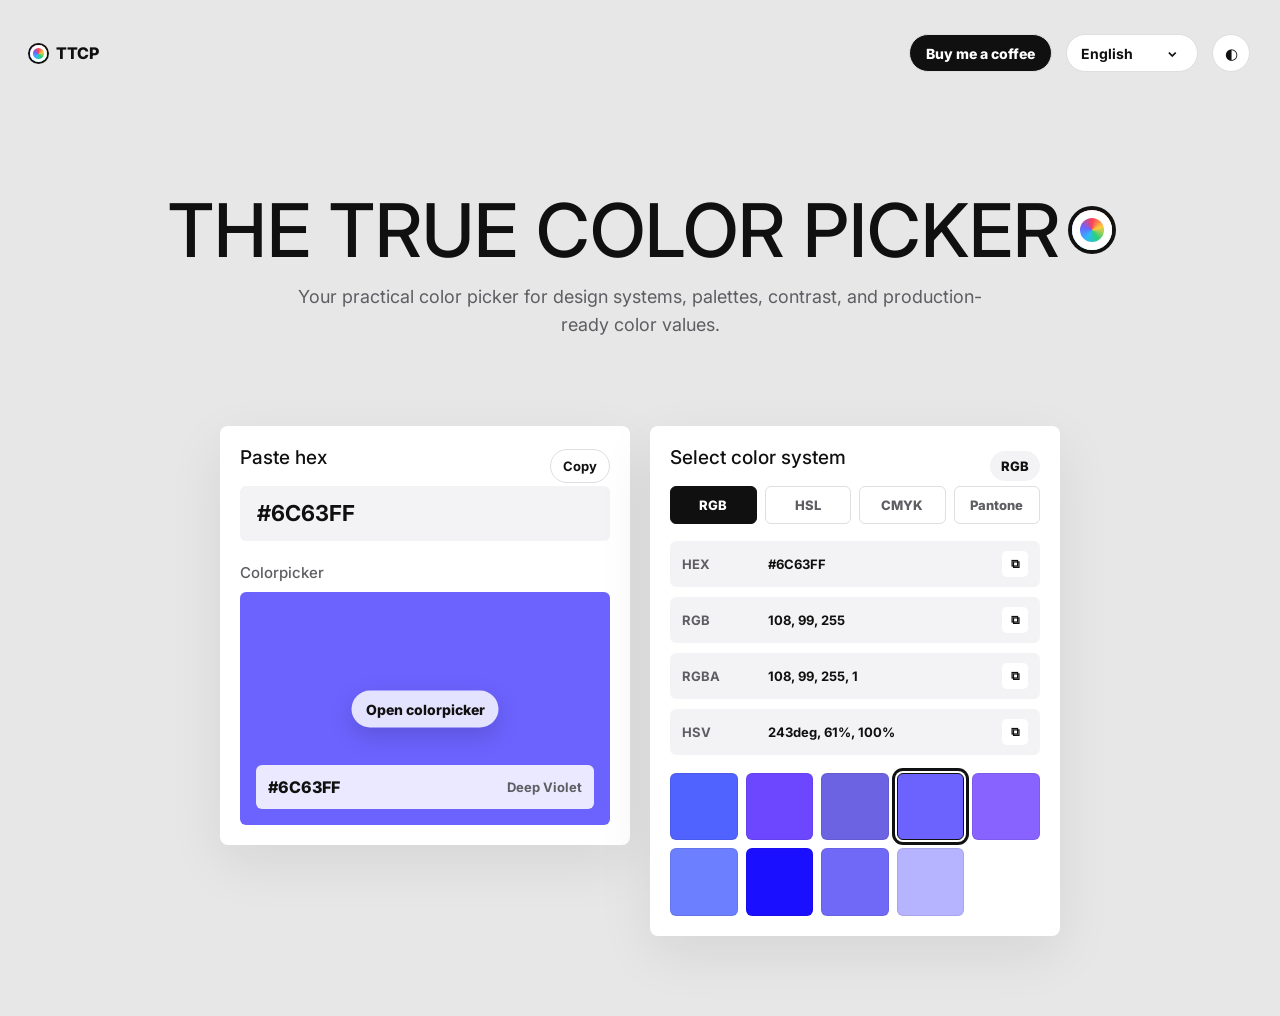
==== index.html @ fce8b9e2 "Add site favicon" ====
<!doctype html>
<html lang="en">
  <head>
    <meta charset="UTF-8" />
    <meta name="viewport" content="width=device-width, initial-scale=1.0" />
    <title>The True Color Picker</title>
    <meta name="description" content="A practical color picker for designers to convert HEX, RGB, HSL and CMYK, find Pantone-like matches, and generate related color shades." />
    <meta name="robots" content="index, follow" />
    <link rel="canonical" href="https://thetruecolorpicker.com/" />
    <meta property="og:title" content="The True Color Picker" />
    <meta property="og:description" content="Convert HEX, RGB, HSL and CMYK, find Pantone-like matches, and generate related color shades for design projects." />
    <meta property="og:type" content="website" />
    <meta property="og:url" content="https://thetruecolorpicker.com/" />
    <meta property="og:site_name" content="The True Color Picker" />
    <meta name="twitter:card" content="summary" />
    <meta name="twitter:title" content="The True Color Picker" />
    <meta name="twitter:description" content="A practical color picker for designers with HEX, RGB, HSL, CMYK and Pantone-like color tools." />
    <link rel="icon" type="image/svg+xml" href="/favicon.svg" />
    <link rel="preconnect" href="https://fonts.googleapis.com" />
    <link rel="preconnect" href="https://fonts.gstatic.com" crossorigin />
    <link href="https://fonts.googleapis.com/css2?family=Inter:wght@400;500;600;700;800&display=swap" rel="stylesheet" />
    <link rel="stylesheet" href="styles.css" />
  </head>
  <body>
    <header class="topbar" aria-label="Main navigation">
      <a class="brand-mini" href="#picker" aria-label="The True Color Picker">
        <span class="brand-dot"></span>
        TTCP
      </a>
      <nav class="nav-actions">
        <a class="coffee-button" href="https://buymeacoffee.com/darlan_sz" target="_blank" rel="noopener noreferrer" data-i18n="buyCoffee">Buy me a coffee</a>
        <label class="language-menu">
          <span class="sr-only" data-i18n="chooseLanguage">Choose language</span>
          <select id="languageSelect" aria-label="Choose language">
            <option value="en">English</option>
            <option value="pt">Português</option>
            <option value="es">Español</option>
          </select>
        </label>
        <button class="icon-button" id="themeToggle" type="button" aria-label="Dark theme" title="Dark theme">
          <span aria-hidden="true">◐</span>
        </button>
      </nav>
    </header>

    <main>
      <section class="hero" id="picker">
        <h1>The True Color Picker</h1>
        <p data-i18n="heroText">Your practical color picker for design systems, palettes, contrast, and production-ready color values.</p>
      </section>

      <section class="workspace" aria-label="Color picker workspace">
        <article class="panel input-panel">
          <div class="panel-heading">
            <h2 data-i18n="pasteHex">Paste hex</h2>
            <button class="copy-button" data-copy-target="hexValue" data-i18n="copy" type="button">Copy</button>
          </div>
          <label class="hex-field">
            <span class="sr-only">Hex color</span>
            <input id="hexInput" type="text" value="#6C63FF" maxlength="7" spellcheck="false" />
          </label>

          <h3 data-i18n="colorpicker">Colorpicker</h3>
          <div class="color-stage">
            <input id="colorInput" type="color" value="#6c63ff" aria-label="Choose color" />
            <div class="selected-color" id="selectedColor"></div>
            <div class="picker-message" data-i18n="openColorpicker" aria-hidden="true">Open colorpicker</div>
            <div class="color-readout">
              <span id="hexValue">#6C63FF</span>
              <strong id="colorName">Electric Iris</strong>
            </div>
          </div>
        </article>

        <article class="panel values-panel">
          <div class="panel-heading">
            <h2 data-i18n="selectColorSystem">Select color system</h2>
            <span class="pill" id="activeSystem">RGB</span>
          </div>
          <div class="system-tabs" role="tablist" aria-label="Color systems">
            <button class="tab active" data-system="rgb" type="button">RGB</button>
            <button class="tab" data-system="hsl" type="button">HSL</button>
            <button class="tab" data-system="cmyk" type="button">CMYK</button>
            <button class="tab" data-system="pantone" type="button">Pantone</button>
          </div>
          <div class="value-list" id="valueList" aria-live="polite"></div>
          <div class="swatch-grid" id="relatedGrid" aria-label="Related shades"></div>
        </article>
      </section>
    </main>

    <script src="script.js"></script>
  </body>
</html>
---- styles.css ----
:root {
  --page: #e7e7e7;
  --panel: #ffffff;
  --ink: #101010;
  --muted: #5d5d62;
  --line: #dedee3;
  --soft: #f3f3f5;
  --accent: #6c63ff;
  --radius: 8px;
  --shadow: 0 18px 55px rgba(18, 18, 20, 0.08);
}

body.dark-theme {
  --page: #121214;
  --panel: #1d1d21;
  --ink: #f4f4f5;
  --muted: #b2b2bb;
  --line: #35353c;
  --soft: #29292f;
  --shadow: 0 18px 55px rgba(0, 0, 0, 0.26);
}

* {
  box-sizing: border-box;
}

html {
  scroll-behavior: smooth;
}

body {
  margin: 0;
  min-height: 100vh;
  background: var(--page);
  color: var(--ink);
  font-family: Inter, Arial, Helvetica, sans-serif;
}

button,
input,
select {
  font: inherit;
}

button {
  cursor: pointer;
}

.sr-only {
  position: absolute;
  width: 1px;
  height: 1px;
  padding: 0;
  margin: -1px;
  overflow: hidden;
  clip: rect(0, 0, 0, 0);
  white-space: nowrap;
  border: 0;
}

.topbar {
  display: flex;
  align-items: center;
  justify-content: space-between;
  width: min(1220px, calc(100% - 40px));
  margin: 0 auto;
  padding: 34px 0 18px;
}

.brand-mini,
.nav-actions a {
  color: var(--ink);
  text-decoration: none;
}

.brand-mini {
  display: inline-flex;
  align-items: center;
  gap: 9px;
  font-weight: 800;
  letter-spacing: 0;
}

.brand-dot {
  width: 17px;
  height: 17px;
  border-radius: 50%;
  background: conic-gradient(#ff4057, #ffcc3d, #28d17c, #2fb6ff, #6c63ff, #ff4057);
  box-shadow: inset 0 0 0 3px #fff, 0 0 0 2px #111;
}

.nav-actions {
  display: flex;
  align-items: center;
  gap: 14px;
  font-size: 15px;
  font-weight: 500;
}

.nav-actions .coffee-button {
  display: inline-flex;
  align-items: center;
  justify-content: center;
  min-height: 38px;
  padding: 0 16px;
  border: 1px solid var(--line);
  border-radius: 999px;
  background: var(--ink);
  color: var(--panel);
  font-size: 14px;
  font-weight: 800;
  text-decoration: none;
  white-space: nowrap;
}

.language-menu select {
  appearance: none;
  min-height: 38px;
  padding: 0 44px 0 14px;
  border: 1px solid var(--line);
  border-radius: 999px;
  background: var(--panel);
  color: var(--ink);
  font-size: 14px;
  font-weight: 700;
  outline: none;
}

.language-menu {
  position: relative;
}

.language-menu::after {
  content: "⌄";
  position: absolute;
  top: 50%;
  right: 20px;
  transform: translateY(-56%);
  color: var(--ink);
  font-size: 13px;
  font-weight: 800;
  pointer-events: none;
}

.language-menu select:focus {
  border-color: var(--ink);
  box-shadow: 0 0 0 3px rgba(0, 0, 0, 0.08);
}

.icon-button,
.copy-button,
.tab {
  border: 1px solid var(--line);
  background: var(--panel);
  color: var(--ink);
}

.icon-button {
  display: grid;
  width: 38px;
  height: 38px;
  place-items: center;
  border-radius: 999px;
}

.hero {
  display: grid;
  justify-items: center;
  gap: 16px;
  width: min(1220px, calc(100% - 40px));
  margin: 104px auto 86px;
  text-align: center;
}

.hero h1 {
  display: inline-flex;
  align-items: center;
  justify-content: center;
  gap: 12px;
  margin: 0;
  font-size: clamp(42px, 6vw, 74px);
  line-height: 0.98;
  font-weight: 500;
  text-transform: uppercase;
}

.hero h1::after {
  content: "";
  width: 40px;
  height: 40px;
  border-radius: 50%;
  background: conic-gradient(#ff4057, #ffcc3d, #28d17c, #2fb6ff, #6c63ff, #ff4057);
  box-shadow: inset 0 0 0 8px #fff, 0 0 0 4px #111;
}

.hero p {
  max-width: 720px;
  margin: 0;
  color: var(--muted);
  font-size: 18px;
  line-height: 1.6;
}

.workspace {
  display: grid;
  grid-template-columns: repeat(2, minmax(0, 1fr));
  gap: 20px;
  width: min(840px, calc(100% - 40px));
  margin: 0 auto 80px;
  align-items: start;
}

.seo-copy {
  width: min(840px, calc(100% - 40px));
  margin: -40px auto 80px;
  color: var(--muted);
  font-size: 15px;
  line-height: 1.7;
}

.seo-copy h2 {
  color: var(--ink);
  margin-bottom: 8px;
}

.seo-copy p {
  margin: 0 0 14px;
}

.panel {
  min-width: 0;
  height: fit-content;
  padding: 20px;
  border-radius: var(--radius);
  background: var(--panel);
  box-shadow: var(--shadow);
}

.panel-heading {
  display: flex;
  align-items: center;
  justify-content: space-between;
  gap: 14px;
}

h2,
h3,
p {
  letter-spacing: 0;
}

h2 {
  margin: 0 0 16px;
  font-size: 19px;
  line-height: 1.25;
  font-weight: 500;
}

h3 {
  margin: 22px 0 10px;
  color: var(--muted);
  font-size: 15px;
  line-height: 1.3;
  font-weight: 500;
}

.copy-button {
  min-height: 34px;
  padding: 0 12px;
  border-radius: 999px;
  font-size: 13px;
  font-weight: 700;
}

.copy-button.copied,
.mini-copy.copied {
  background: #111;
  color: #fff;
}

.hex-field input {
  width: 100%;
  height: 55px;
  padding: 0 16px;
  border: 1px solid transparent;
  border-radius: 6px;
  background: var(--soft);
  color: var(--ink);
  font-size: 22px;
  font-weight: 700;
  text-transform: uppercase;
  outline: none;
}

.hex-field input:focus {
  border-color: var(--accent);
  box-shadow: 0 0 0 4px color-mix(in srgb, var(--accent) 22%, transparent);
}

.color-stage {
  display: grid;
  position: relative;
  min-height: 233px;
  overflow: hidden;
  border-radius: 6px;
  background: var(--soft);
}

#colorInput {
  position: absolute;
  inset: 0;
  width: 100%;
  height: 100%;
  opacity: 0;
  cursor: pointer;
}

.selected-color {
  min-height: 233px;
  background: var(--accent);
}

.picker-message {
  position: absolute;
  top: 50%;
  left: 50%;
  z-index: 1;
  transform: translate(-50%, -50%);
  padding: 10px 14px;
  border-radius: 999px;
  background: rgba(255, 255, 255, 0.82);
  color: #111;
  font-size: 14px;
  font-weight: 800;
  pointer-events: none;
  box-shadow: 0 8px 24px rgba(0, 0, 0, 0.16);
  white-space: nowrap;
}

.color-readout {
  position: absolute;
  left: 16px;
  right: 16px;
  bottom: 16px;
  display: flex;
  flex-wrap: wrap;
  align-items: center;
  justify-content: space-between;
  gap: 10px;
  padding: 12px;
  border-radius: 6px;
  background: rgba(255, 255, 255, 0.86);
  backdrop-filter: blur(12px);
}

.color-readout span {
  font-weight: 800;
}

.color-readout strong {
  color: var(--muted);
  font-size: 13px;
}

body.dark-theme .brand-dot,
body.dark-theme .hero h1::after {
  box-shadow: inset 0 0 0 3px #fff, 0 0 0 2px #fff;
}

body.dark-theme .hero h1::after {
  box-shadow: inset 0 0 0 8px #fff, 0 0 0 4px #fff;
}

body.dark-theme .picker-message,
body.dark-theme .color-readout {
  background: rgba(18, 18, 20, 0.78);
  color: #fff;
}

body.dark-theme .color-readout strong {
  color: #d6d6dc;
}

.pill {
  display: inline-flex;
  align-items: center;
  min-height: 30px;
  padding: 0 11px;
  border-radius: 999px;
  background: var(--soft);
  color: var(--ink);
  font-size: 13px;
  font-weight: 800;
}

.system-tabs {
  display: grid;
  grid-template-columns: repeat(4, 1fr);
  gap: 8px;
  margin-bottom: 17px;
}

.tab {
  min-height: 38px;
  border-radius: 6px;
  color: var(--muted);
  font-size: 13px;
  font-weight: 800;
}

.tab.active {
  border-color: var(--ink);
  background: var(--ink);
  color: var(--panel);
}

.value-list {
  display: grid;
  gap: 10px;
}

.system-note {
  margin: 2px 0 0;
  padding: 10px 12px;
  border-radius: 6px;
  background: color-mix(in srgb, var(--accent) 10%, var(--soft));
  color: var(--muted);
  font-size: 12px;
  line-height: 1.45;
  font-weight: 700;
}

.value-row {
  display: grid;
  grid-template-columns: 76px 1fr auto;
  gap: 10px;
  align-items: center;
  min-height: 43px;
  padding: 10px 12px;
  border-radius: 6px;
  background: var(--soft);
  font-size: 13px;
}

.value-row span:first-child {
  color: var(--muted);
  font-weight: 700;
}

.value-row strong {
  min-width: 0;
  overflow-wrap: anywhere;
}

.mini-copy {
  width: 26px;
  height: 26px;
  border: 0;
  border-radius: 5px;
  background: var(--panel);
  color: var(--ink);
  font-size: 12px;
  font-weight: 800;
}

.mini-copy.copied {
  width: auto;
  padding: 0 8px;
}

.swatch-grid {
  display: grid;
  grid-template-columns: repeat(5, minmax(0, 1fr));
  gap: 8px;
  margin-top: 18px;
}

.swatch {
  aspect-ratio: 1;
  min-height: 42px;
  border: 1px solid rgba(0, 0, 0, 0.08);
  border-radius: 6px;
}

.swatch.selected {
  border-color: #111;
  box-shadow: 0 0 0 2px #fff, 0 0 0 5px #111;
}

body.dark-theme .swatch.selected {
  border-color: #fff;
  box-shadow: 0 0 0 2px #111, 0 0 0 5px #fff;
}

.harmony-list {
  display: grid;
  gap: 14px;
}

.harmony-group {
  display: grid;
  gap: 9px;
}

.harmony-title {
  display: flex;
  align-items: center;
  justify-content: space-between;
  gap: 10px;
  color: #3d3d42;
  font-size: 14px;
  font-weight: 800;
}

.harmony-title span {
  color: var(--muted);
  font-size: 12px;
  font-weight: 700;
}

.harmony-colors {
  display: grid;
  grid-template-columns: repeat(3, 1fr);
  gap: 10px;
}

.family-card {
  display: grid;
  align-content: end;
  min-height: 58px;
  padding: 8px;
  border-radius: 6px;
  border: 1px solid rgba(0, 0, 0, 0.08);
  color: #fff;
  text-shadow: 0 1px 2px rgba(0, 0, 0, 0.35);
  font-size: 11px;
  font-weight: 800;
  overflow-wrap: anywhere;
}

.contrast-panel {
  display: grid;
  align-content: start;
  align-self: start;
  gap: 20px;
}

.contrast-section h3 {
  margin-top: 0;
}

.contrast-grid {
  display: grid;
  grid-template-columns: repeat(3, minmax(0, 1fr));
  gap: 13px;
}

.contrast-card {
  display: grid;
  align-content: center;
  justify-items: center;
  min-height: 78px;
  padding: 8px;
  border-radius: 6px;
  border: 1px solid rgba(0, 0, 0, 0.08);
  text-align: center;
}

.contrast-card strong {
  display: block;
  font-size: 18px;
  line-height: 1;
}

.contrast-card span {
  margin-top: 8px;
  font-size: 11px;
  font-weight: 800;
}

@media (max-width: 1120px) {
  .workspace {
    width: min(840px, calc(100% - 40px));
  }
}

@media (max-width: 720px) {
  .topbar {
    width: min(100% - 28px, 1220px);
    padding-top: 22px;
  }

  .nav-actions {
    gap: 14px;
  }

  .hero {
    width: min(100% - 28px, 1220px);
    margin: 66px auto 42px;
  }

  .hero h1 {
    flex-direction: column;
    font-size: clamp(38px, 15vw, 58px);
  }

  .hero p {
    font-size: 15px;
  }

  .workspace {
    grid-template-columns: 1fr;
    width: min(100% - 28px, 1220px);
    gap: 16px;
    margin-bottom: 40px;
  }

  .panel {
    min-height: auto;
    padding: 20px;
  }

  .system-tabs {
    grid-template-columns: repeat(2, 1fr);
  }
}
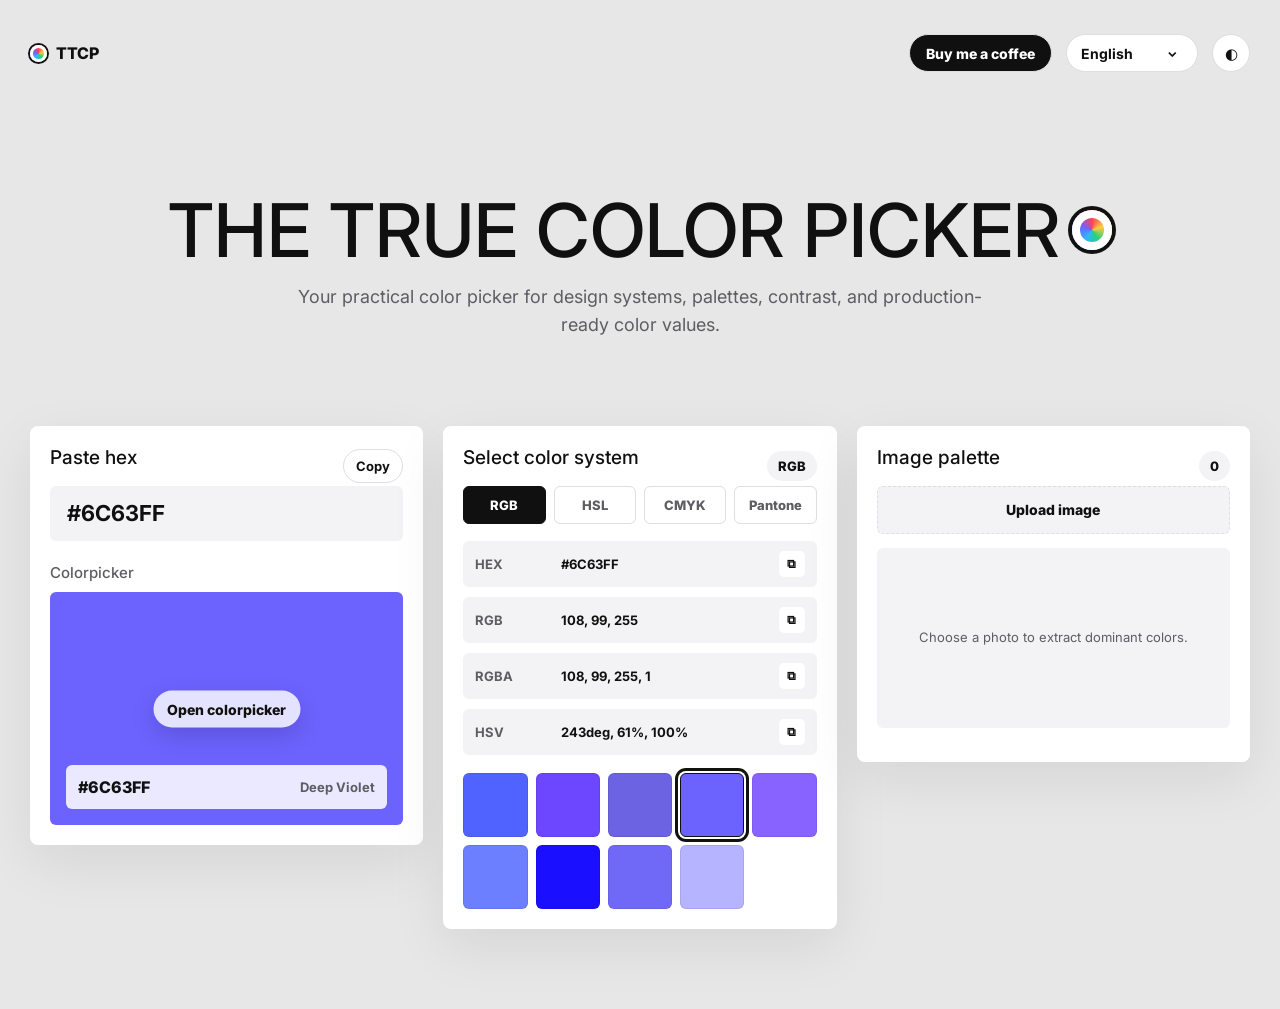
==== commit 52fa6b9e: "Add image palette extraction" ====
--- a/index.html
+++ b/index.html
@@ -86,6 +86,21 @@
           <div class="value-list" id="valueList" aria-live="polite"></div>
           <div class="swatch-grid" id="relatedGrid" aria-label="Related shades"></div>
         </article>
+
+        <article class="panel image-palette-panel">
+          <div class="panel-heading">
+            <h2 data-i18n="imagePalette">Image palette</h2>
+            <span class="pill" id="imageColorCount">0</span>
+          </div>
+          <label class="image-upload">
+            <input id="imageInput" type="file" accept="image/*" />
+            <span data-i18n="uploadImage">Upload image</span>
+          </label>
+          <div class="image-preview" id="imagePreview">
+            <span data-i18n="imageDropHint">Choose a photo to extract dominant colors.</span>
+          </div>
+          <div class="image-palette-grid" id="imagePaletteGrid" aria-label="Extracted image palette"></div>
+        </article>
       </section>
     </main>
 
--- a/styles.css
+++ b/styles.css
@@ -203,9 +203,9 @@
 
 .workspace {
   display: grid;
-  grid-template-columns: repeat(2, minmax(0, 1fr));
+  grid-template-columns: repeat(3, minmax(0, 1fr));
   gap: 20px;
-  width: min(840px, calc(100% - 40px));
+  width: min(1220px, calc(100% - 40px));
   margin: 0 auto 80px;
   align-items: start;
 }
@@ -225,6 +225,75 @@
 
 .seo-copy p {
   margin: 0 0 14px;
+}
+
+.example-grid,
+.related-tools {
+  display: grid;
+  grid-template-columns: repeat(3, minmax(0, 1fr));
+  gap: 12px;
+  margin: 18px 0 24px;
+}
+
+.example-card,
+.related-tools a,
+.faq-item {
+  border: 1px solid var(--line);
+  border-radius: var(--radius);
+  background: var(--panel);
+}
+
+.example-card {
+  padding: 14px;
+}
+
+.example-card strong,
+.faq-item h3 {
+  color: var(--ink);
+}
+
+.example-card code {
+  display: block;
+  margin-top: 8px;
+  color: var(--ink);
+  font-size: 13px;
+  overflow-wrap: anywhere;
+}
+
+.faq-list {
+  display: grid;
+  gap: 12px;
+  margin: 16px 0 24px;
+}
+
+.faq-item {
+  padding: 16px;
+}
+
+.faq-item h3 {
+  margin: 0 0 8px;
+  font-size: 16px;
+  font-weight: 800;
+}
+
+.faq-item p {
+  margin: 0;
+}
+
+.related-tools a {
+  display: block;
+  padding: 14px;
+  color: var(--ink);
+  font-weight: 800;
+  text-decoration: none;
+}
+
+.related-tools a span {
+  display: block;
+  margin-top: 6px;
+  color: var(--muted);
+  font-size: 12px;
+  font-weight: 600;
 }
 
 .panel {
@@ -487,6 +556,69 @@
   box-shadow: 0 0 0 2px #fff, 0 0 0 5px #111;
 }
 
+.image-upload {
+  display: grid;
+  place-items: center;
+  min-height: 48px;
+  margin-bottom: 14px;
+  border: 1px dashed var(--line);
+  border-radius: 6px;
+  background: var(--soft);
+  color: var(--ink);
+  font-size: 14px;
+  font-weight: 800;
+  cursor: pointer;
+}
+
+.image-upload input {
+  position: absolute;
+  width: 1px;
+  height: 1px;
+  opacity: 0;
+  pointer-events: none;
+}
+
+.image-preview {
+  display: grid;
+  min-height: 180px;
+  place-items: center;
+  overflow: hidden;
+  border-radius: 6px;
+  background: var(--soft);
+  color: var(--muted);
+  text-align: center;
+  font-size: 13px;
+  line-height: 1.45;
+}
+
+.image-preview img {
+  width: 100%;
+  height: 100%;
+  max-height: 220px;
+  object-fit: cover;
+}
+
+.image-palette-grid {
+  display: grid;
+  grid-template-columns: repeat(4, minmax(0, 1fr));
+  gap: 8px;
+  margin-top: 14px;
+}
+
+.image-color {
+  display: grid;
+  align-content: end;
+  min-height: 62px;
+  padding: 8px;
+  border: 1px solid rgba(0, 0, 0, 0.08);
+  border-radius: 6px;
+  color: #fff;
+  font-size: 10px;
+  font-weight: 800;
+  text-align: left;
+  text-shadow: 0 1px 2px rgba(0, 0, 0, 0.55);
+}
+
 body.dark-theme .swatch.selected {
   border-color: #fff;
   box-shadow: 0 0 0 2px #111, 0 0 0 5px #fff;
@@ -580,6 +712,7 @@
 
 @media (max-width: 1120px) {
   .workspace {
+    grid-template-columns: repeat(2, minmax(0, 1fr));
     width: min(840px, calc(100% - 40px));
   }
 }
@@ -623,4 +756,9 @@
   .system-tabs {
     grid-template-columns: repeat(2, 1fr);
   }
-}
+
+  .example-grid,
+  .related-tools {
+    grid-template-columns: 1fr;
+  }
+}
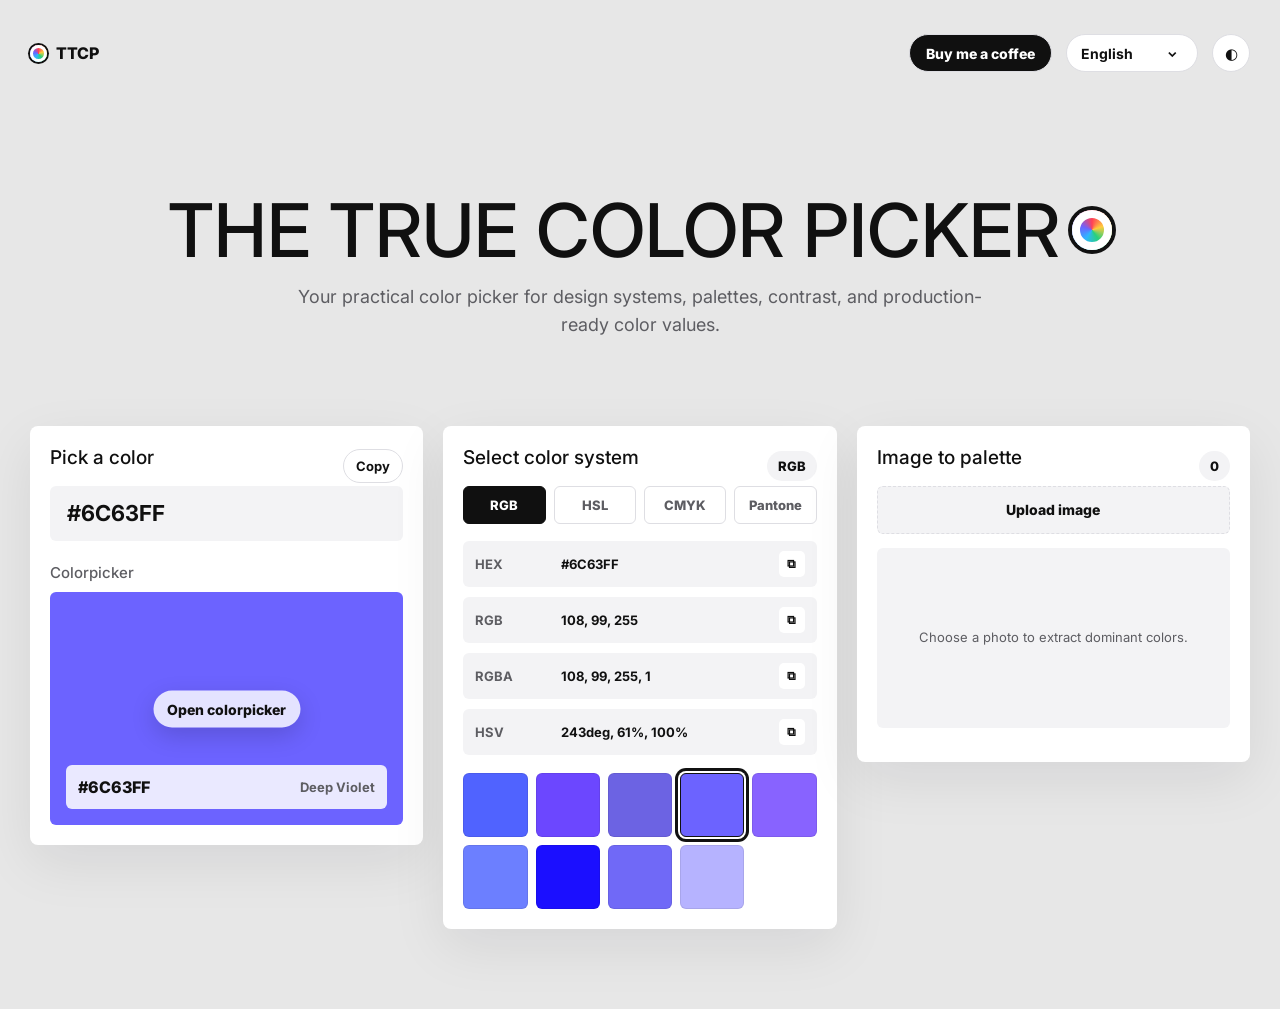
==== commit a60ef63d: "Update picker panel labels" ====
--- a/index.html
+++ b/index.html
@@ -52,7 +52,7 @@
       <section class="workspace" aria-label="Color picker workspace">
         <article class="panel input-panel">
           <div class="panel-heading">
-            <h2 data-i18n="pasteHex">Paste hex</h2>
+            <h2 data-i18n="pasteHex">Pick a color</h2>
             <button class="copy-button" data-copy-target="hexValue" data-i18n="copy" type="button">Copy</button>
           </div>
           <label class="hex-field">
@@ -89,7 +89,7 @@
 
         <article class="panel image-palette-panel">
           <div class="panel-heading">
-            <h2 data-i18n="imagePalette">Image palette</h2>
+            <h2 data-i18n="imagePalette">Image to palette</h2>
             <span class="pill" id="imageColorCount">0</span>
           </div>
           <label class="image-upload">
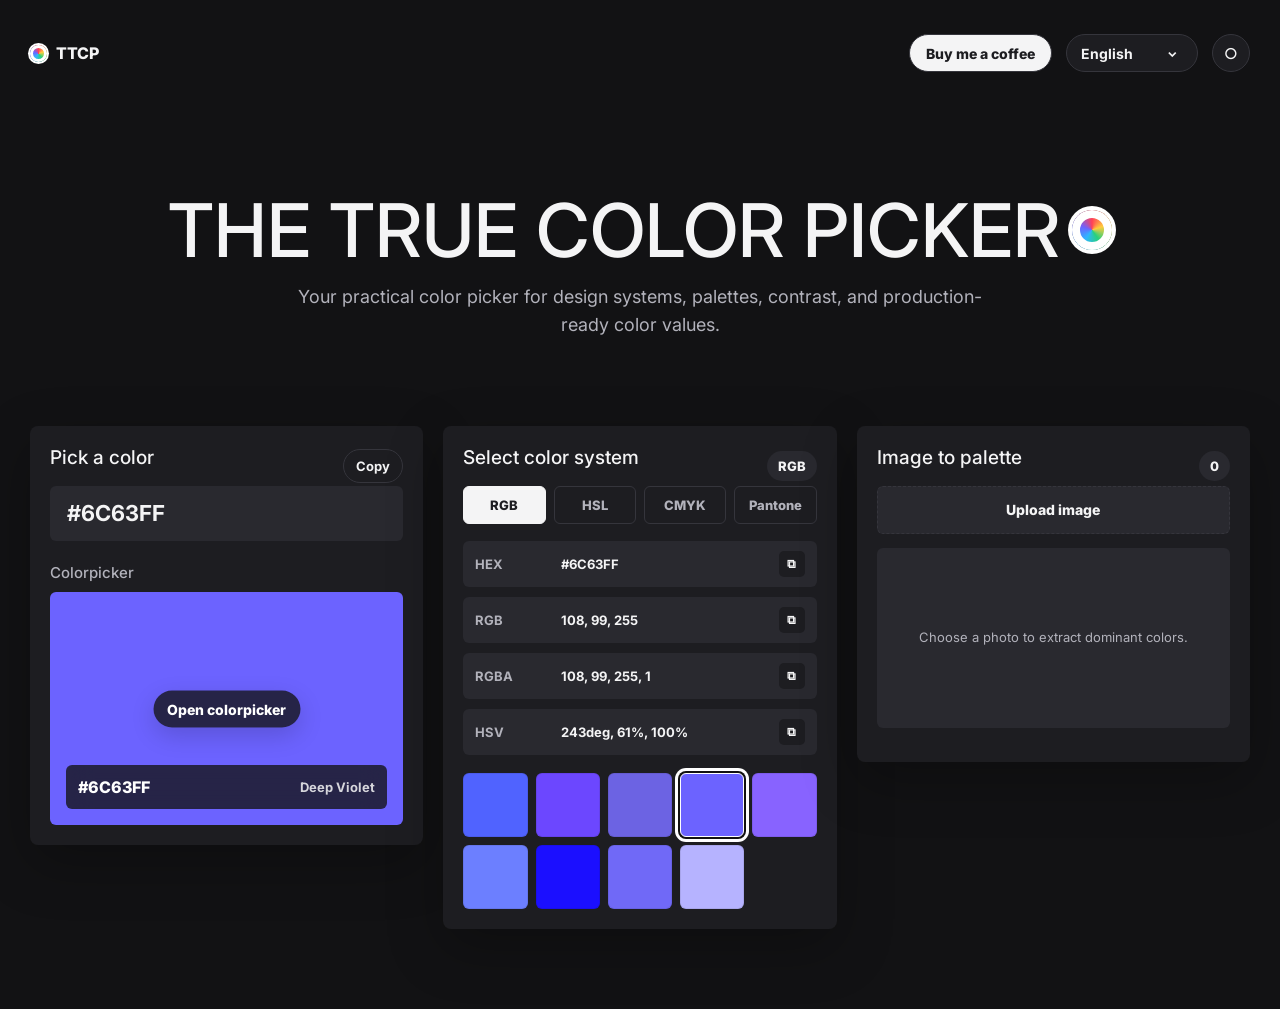
==== commit b99b947d: "Set dark theme default" ====
--- a/index.html
+++ b/index.html
@@ -21,7 +21,7 @@
     <link href="https://fonts.googleapis.com/css2?family=Inter:wght@400;500;600;700;800&display=swap" rel="stylesheet" />
     <link rel="stylesheet" href="styles.css" />
   </head>
-  <body>
+  <body class="dark-theme">
     <header class="topbar" aria-label="Main navigation">
       <a class="brand-mini" href="#picker" aria-label="The True Color Picker">
         <span class="brand-dot"></span>
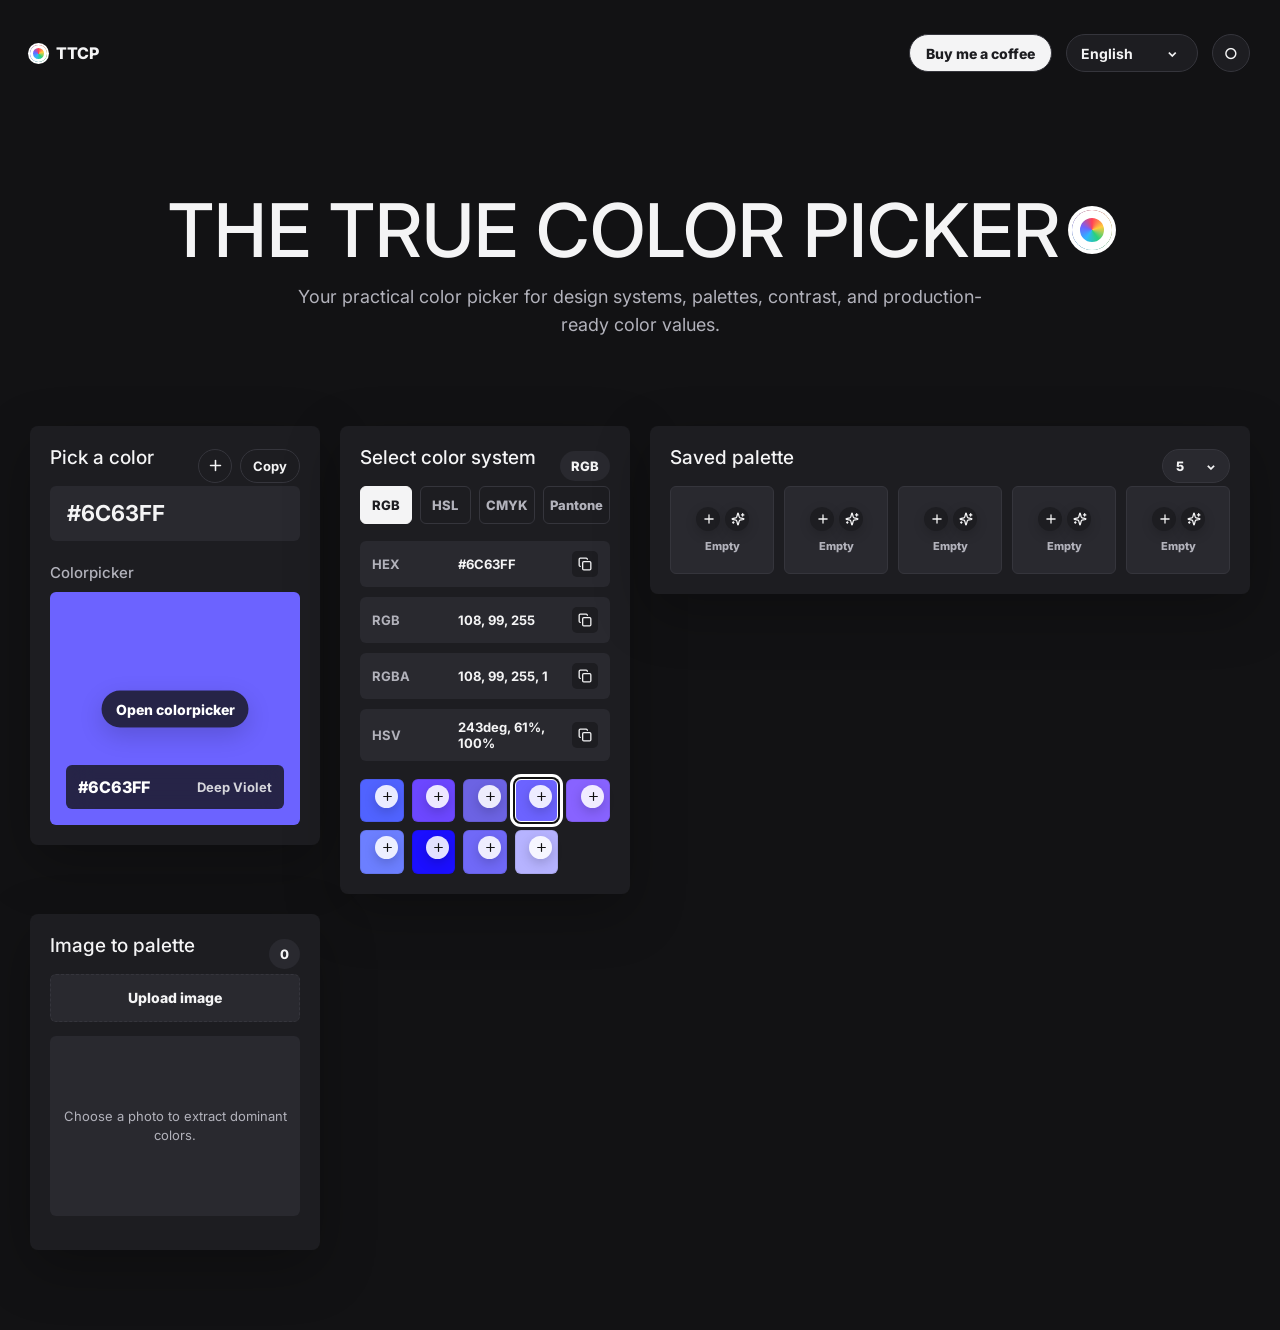
==== commit a5331503: "Add saved palette and color card export" ====
--- a/index.html
+++ b/index.html
@@ -53,7 +53,12 @@
         <article class="panel input-panel">
           <div class="panel-heading">
             <h2 data-i18n="pasteHex">Pick a color</h2>
-            <button class="copy-button" data-copy-target="hexValue" data-i18n="copy" type="button">Copy</button>
+            <div class="panel-actions">
+              <button class="round-button" data-add-current type="button" aria-label="Add current color to palette" title="Add current color to palette">
+                <svg viewBox="0 0 24 24" aria-hidden="true"><path d="M5 12h14"></path><path d="M12 5v14"></path></svg>
+              </button>
+              <button class="copy-button" data-copy-target="hexValue" data-i18n="copy" type="button">Copy</button>
+            </div>
           </div>
           <label class="hex-field">
             <span class="sr-only">Hex color</span>
@@ -87,6 +92,24 @@
           <div class="swatch-grid" id="relatedGrid" aria-label="Related shades"></div>
         </article>
 
+        <article class="panel saved-palette-panel">
+          <div class="panel-heading">
+            <h2 data-i18n="savedPalette">Saved palette</h2>
+            <label class="palette-size-menu">
+              <span class="sr-only" data-i18n="paletteSize">Palette size</span>
+              <select id="paletteSizeSelect" aria-label="Palette size">
+                <option value="3">3</option>
+                <option value="4">4</option>
+                <option value="5" selected>5</option>
+                <option value="6">6</option>
+                <option value="7">7</option>
+                <option value="8">8</option>
+              </select>
+            </label>
+          </div>
+          <div class="palette-slots" id="savedPalette" aria-label="Saved colors"></div>
+        </article>
+
         <article class="panel image-palette-panel">
           <div class="panel-heading">
             <h2 data-i18n="imagePalette">Image to palette</h2>
@@ -104,6 +127,22 @@
       </section>
     </main>
 
+    <div class="color-card-overlay" id="colorCardOverlay" hidden>
+      <button class="overlay-close" id="closeColorCard" type="button" aria-label="Close color card">
+        <svg viewBox="0 0 24 24" aria-hidden="true"><path d="M18 6 6 18"></path><path d="m6 6 12 12"></path></svg>
+      </button>
+      <div class="color-card-shell" role="dialog" aria-modal="true" aria-labelledby="colorCardTitle">
+        <div class="export-card" id="exportCard">
+          <div class="export-card-swatch" id="exportCardSwatch"></div>
+          <div class="export-card-codes">
+            <h2 id="colorCardTitle">Color card</h2>
+            <div class="export-code-grid" id="exportCodeGrid"></div>
+          </div>
+        </div>
+        <button class="download-card" id="downloadColorCard" type="button" data-i18n="downloadCard">Download</button>
+      </div>
+    </div>
+
     <script src="script.js"></script>
   </body>
 </html>
--- a/styles.css
+++ b/styles.css
@@ -46,6 +46,18 @@
   cursor: pointer;
 }
 
+button svg {
+  display: block;
+  width: 1em;
+  height: 1em;
+  fill: none;
+  stroke: currentColor;
+  stroke-width: 2.2;
+  stroke-linecap: round;
+  stroke-linejoin: round;
+  pointer-events: none;
+}
+
 .sr-only {
   position: absolute;
   width: 1px;
@@ -203,7 +215,7 @@
 
 .workspace {
   display: grid;
-  grid-template-columns: repeat(3, minmax(0, 1fr));
+  grid-template-columns: repeat(4, minmax(0, 1fr));
   gap: 20px;
   width: min(1220px, calc(100% - 40px));
   margin: 0 auto 80px;
@@ -305,11 +317,21 @@
   box-shadow: var(--shadow);
 }
 
+.saved-palette-panel {
+  grid-column: span 2;
+}
+
 .panel-heading {
   display: flex;
   align-items: center;
   justify-content: space-between;
   gap: 14px;
+}
+
+.panel-actions {
+  display: inline-flex;
+  align-items: center;
+  gap: 8px;
 }
 
 h2,
@@ -339,6 +361,25 @@
   border-radius: 999px;
   font-size: 13px;
   font-weight: 700;
+}
+
+.round-button {
+  display: inline-grid;
+  width: 34px;
+  height: 34px;
+  place-items: center;
+  border: 1px solid var(--line);
+  border-radius: 999px;
+  background: var(--panel);
+  color: var(--ink);
+  font-size: 18px;
+  font-weight: 800;
+  line-height: 1;
+}
+
+.round-button svg {
+  width: 17px;
+  height: 17px;
 }
 
 .copy-button.copied,
@@ -522,6 +563,8 @@
 }
 
 .mini-copy {
+  display: grid;
+  place-items: center;
   width: 26px;
   height: 26px;
   border: 0;
@@ -532,7 +575,13 @@
   font-weight: 800;
 }
 
-.mini-copy.copied {
+.mini-copy svg {
+  width: 14px;
+  height: 14px;
+}
+
+.mini-copy.copied,
+.slot-action.copied {
   width: auto;
   padding: 0 8px;
 }
@@ -544,11 +593,43 @@
   margin-top: 18px;
 }
 
+.swatch-item,
+.image-color-wrap {
+  position: relative;
+  min-width: 0;
+}
+
 .swatch {
+  display: block;
+  width: 100%;
   aspect-ratio: 1;
   min-height: 42px;
+  padding: 0;
   border: 1px solid rgba(0, 0, 0, 0.08);
   border-radius: 6px;
+}
+
+.add-swatch {
+  position: absolute;
+  top: 6px;
+  right: 6px;
+  display: grid;
+  width: 23px;
+  height: 23px;
+  place-items: center;
+  border: 0;
+  border-radius: 999px;
+  background: rgba(255, 255, 255, 0.88);
+  color: #111;
+  font-size: 15px;
+  font-weight: 900;
+  line-height: 1;
+  box-shadow: 0 4px 12px rgba(0, 0, 0, 0.18);
+}
+
+.add-swatch svg {
+  width: 13px;
+  height: 13px;
 }
 
 .swatch.selected {
@@ -606,6 +687,7 @@
 }
 
 .image-color {
+  width: 100%;
   display: grid;
   align-content: end;
   min-height: 62px;
@@ -617,6 +699,214 @@
   font-weight: 800;
   text-align: left;
   text-shadow: 0 1px 2px rgba(0, 0, 0, 0.55);
+}
+
+.palette-size-menu select {
+  appearance: none;
+  min-height: 34px;
+  min-width: 68px;
+  padding: 0 34px 0 13px;
+  border: 1px solid var(--line);
+  border-radius: 999px;
+  background: var(--soft);
+  color: var(--ink);
+  font-size: 13px;
+  font-weight: 800;
+  outline: none;
+}
+
+.palette-size-menu {
+  position: relative;
+}
+
+.palette-size-menu::after {
+  content: "⌄";
+  position: absolute;
+  top: 50%;
+  right: 14px;
+  transform: translateY(-56%);
+  color: var(--ink);
+  font-size: 12px;
+  font-weight: 900;
+  pointer-events: none;
+}
+
+.palette-slots {
+  display: grid;
+  grid-template-columns: repeat(auto-fit, minmax(74px, 1fr));
+  gap: 10px;
+}
+
+.palette-slot {
+  position: relative;
+  display: grid;
+  min-height: 88px;
+  align-content: end;
+  padding: 10px;
+  border: 1px solid var(--line);
+  border-radius: 6px;
+  background: var(--soft);
+  color: var(--muted);
+  font-size: 11px;
+  font-weight: 800;
+  overflow: hidden;
+}
+
+.palette-slot.empty {
+  align-content: center;
+  justify-items: center;
+  gap: 8px;
+  text-align: center;
+}
+
+.palette-slot.filled {
+  color: #fff;
+  text-shadow: 0 1px 2px rgba(0, 0, 0, 0.5);
+}
+
+.slot-actions {
+  position: absolute;
+  top: 8px;
+  right: 8px;
+  display: flex;
+  gap: 5px;
+}
+
+.palette-slot.empty .slot-actions {
+  position: static;
+  justify-content: center;
+}
+
+.slot-action {
+  display: grid;
+  width: 24px;
+  height: 24px;
+  place-items: center;
+  border: 0;
+  border-radius: 999px;
+  background: rgba(255, 255, 255, 0.88);
+  color: #111;
+  font-size: 11px;
+  font-weight: 900;
+  line-height: 1;
+  box-shadow: 0 4px 12px rgba(0, 0, 0, 0.16);
+}
+
+.slot-action svg {
+  width: 14px;
+  height: 14px;
+  stroke-width: 2.2;
+}
+
+.palette-slot.empty .slot-action {
+  background: var(--panel);
+  color: var(--ink);
+}
+
+.color-card-overlay {
+  position: fixed;
+  inset: 0;
+  z-index: 40;
+  display: grid;
+  place-items: center;
+  padding: 32px;
+  background: rgba(18, 18, 20, 0.92);
+}
+
+.color-card-overlay[hidden] {
+  display: none;
+}
+
+.overlay-close {
+  position: fixed;
+  top: 24px;
+  right: 24px;
+  display: grid;
+  width: 42px;
+  height: 42px;
+  place-items: center;
+  border: 1px solid rgba(255, 255, 255, 0.18);
+  border-radius: 999px;
+  background: rgba(255, 255, 255, 0.08);
+  color: #fff;
+  font-size: 24px;
+  font-weight: 800;
+}
+
+.overlay-close svg {
+  width: 20px;
+  height: 20px;
+}
+
+.color-card-shell {
+  display: flex;
+  align-items: center;
+  justify-content: center;
+  gap: 18px;
+  width: min(760px, 100%);
+}
+
+.export-card {
+  width: min(410px, 100%);
+  overflow: hidden;
+  border-radius: 0;
+  background: #fff;
+  color: #111;
+  box-shadow: 0 30px 90px rgba(0, 0, 0, 0.36);
+}
+
+.export-card-swatch {
+  min-height: 310px;
+  background: var(--accent);
+}
+
+.export-card-codes {
+  padding: 28px 32px 30px;
+}
+
+.export-card-codes h2 {
+  margin: 0 0 18px;
+  color: #111;
+  font-size: 18px;
+  font-weight: 800;
+}
+
+.export-code-grid {
+  display: grid;
+  grid-template-columns: repeat(2, minmax(0, 1fr));
+  gap: 18px 28px;
+}
+
+.export-code {
+  display: grid;
+  gap: 5px;
+  min-width: 0;
+}
+
+.export-code span {
+  color: #6c6c72;
+  font-size: 11px;
+  font-weight: 800;
+  text-transform: uppercase;
+}
+
+.export-code strong {
+  color: #111;
+  font-size: 14px;
+  font-weight: 500;
+  overflow-wrap: anywhere;
+}
+
+.download-card {
+  min-height: 42px;
+  padding: 0 18px;
+  border: 1px solid rgba(255, 255, 255, 0.2);
+  border-radius: 999px;
+  background: #fff;
+  color: #111;
+  font-size: 14px;
+  font-weight: 800;
+  white-space: nowrap;
 }
 
 body.dark-theme .swatch.selected {
@@ -748,6 +1038,10 @@
     margin-bottom: 40px;
   }
 
+  .saved-palette-panel {
+    grid-column: auto;
+  }
+
   .panel {
     min-height: auto;
     padding: 20px;
@@ -761,4 +1055,20 @@
   .related-tools {
     grid-template-columns: 1fr;
   }
-}
+
+  .color-card-overlay {
+    padding: 72px 18px 28px;
+  }
+
+  .color-card-shell {
+    flex-direction: column;
+  }
+
+  .export-card-swatch {
+    min-height: 230px;
+  }
+
+  .export-code-grid {
+    grid-template-columns: 1fr;
+  }
+}
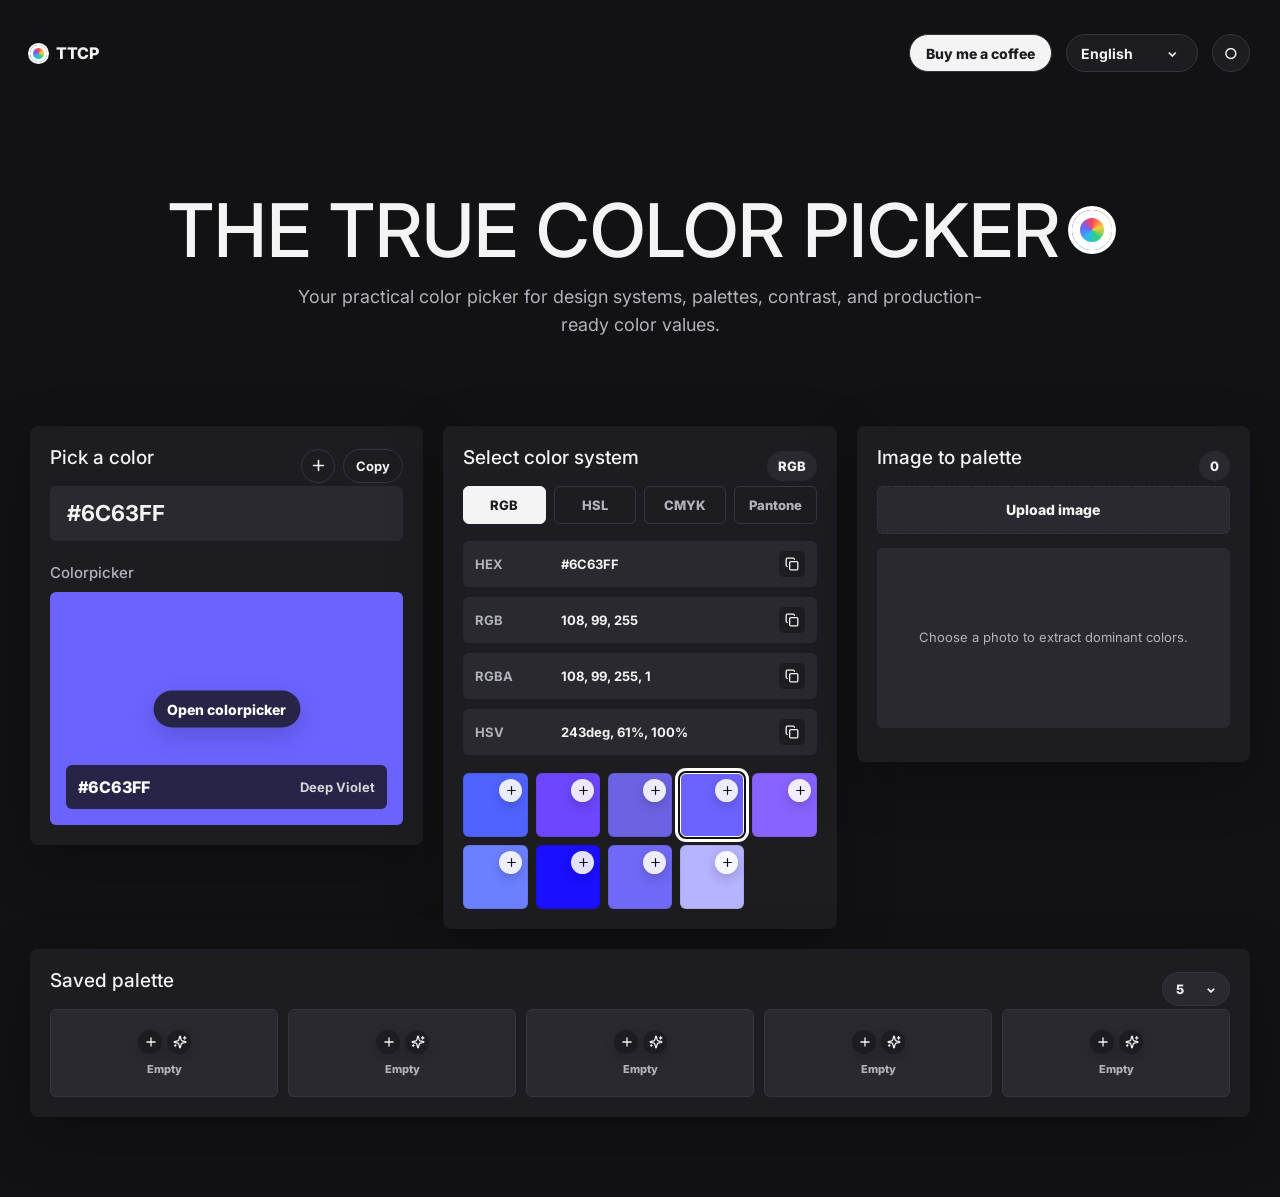
==== commit d2df3691: "Reposition saved palette layout" ====
--- a/index.html
+++ b/index.html
@@ -92,6 +92,21 @@
           <div class="swatch-grid" id="relatedGrid" aria-label="Related shades"></div>
         </article>
 
+        <article class="panel image-palette-panel">
+          <div class="panel-heading">
+            <h2 data-i18n="imagePalette">Image to palette</h2>
+            <span class="pill" id="imageColorCount">0</span>
+          </div>
+          <label class="image-upload">
+            <input id="imageInput" type="file" accept="image/*" />
+            <span data-i18n="uploadImage">Upload image</span>
+          </label>
+          <div class="image-preview" id="imagePreview">
+            <span data-i18n="imageDropHint">Choose a photo to extract dominant colors.</span>
+          </div>
+          <div class="image-palette-grid" id="imagePaletteGrid" aria-label="Extracted image palette"></div>
+        </article>
+
         <article class="panel saved-palette-panel">
           <div class="panel-heading">
             <h2 data-i18n="savedPalette">Saved palette</h2>
@@ -108,21 +123,6 @@
             </label>
           </div>
           <div class="palette-slots" id="savedPalette" aria-label="Saved colors"></div>
-        </article>
-
-        <article class="panel image-palette-panel">
-          <div class="panel-heading">
-            <h2 data-i18n="imagePalette">Image to palette</h2>
-            <span class="pill" id="imageColorCount">0</span>
-          </div>
-          <label class="image-upload">
-            <input id="imageInput" type="file" accept="image/*" />
-            <span data-i18n="uploadImage">Upload image</span>
-          </label>
-          <div class="image-preview" id="imagePreview">
-            <span data-i18n="imageDropHint">Choose a photo to extract dominant colors.</span>
-          </div>
-          <div class="image-palette-grid" id="imagePaletteGrid" aria-label="Extracted image palette"></div>
         </article>
       </section>
     </main>
--- a/styles.css
+++ b/styles.css
@@ -215,7 +215,7 @@
 
 .workspace {
   display: grid;
-  grid-template-columns: repeat(4, minmax(0, 1fr));
+  grid-template-columns: repeat(3, minmax(0, 1fr));
   gap: 20px;
   width: min(1220px, calc(100% - 40px));
   margin: 0 auto 80px;
@@ -318,7 +318,7 @@
 }
 
 .saved-palette-panel {
-  grid-column: span 2;
+  grid-column: 1 / -1;
 }
 
 .panel-heading {
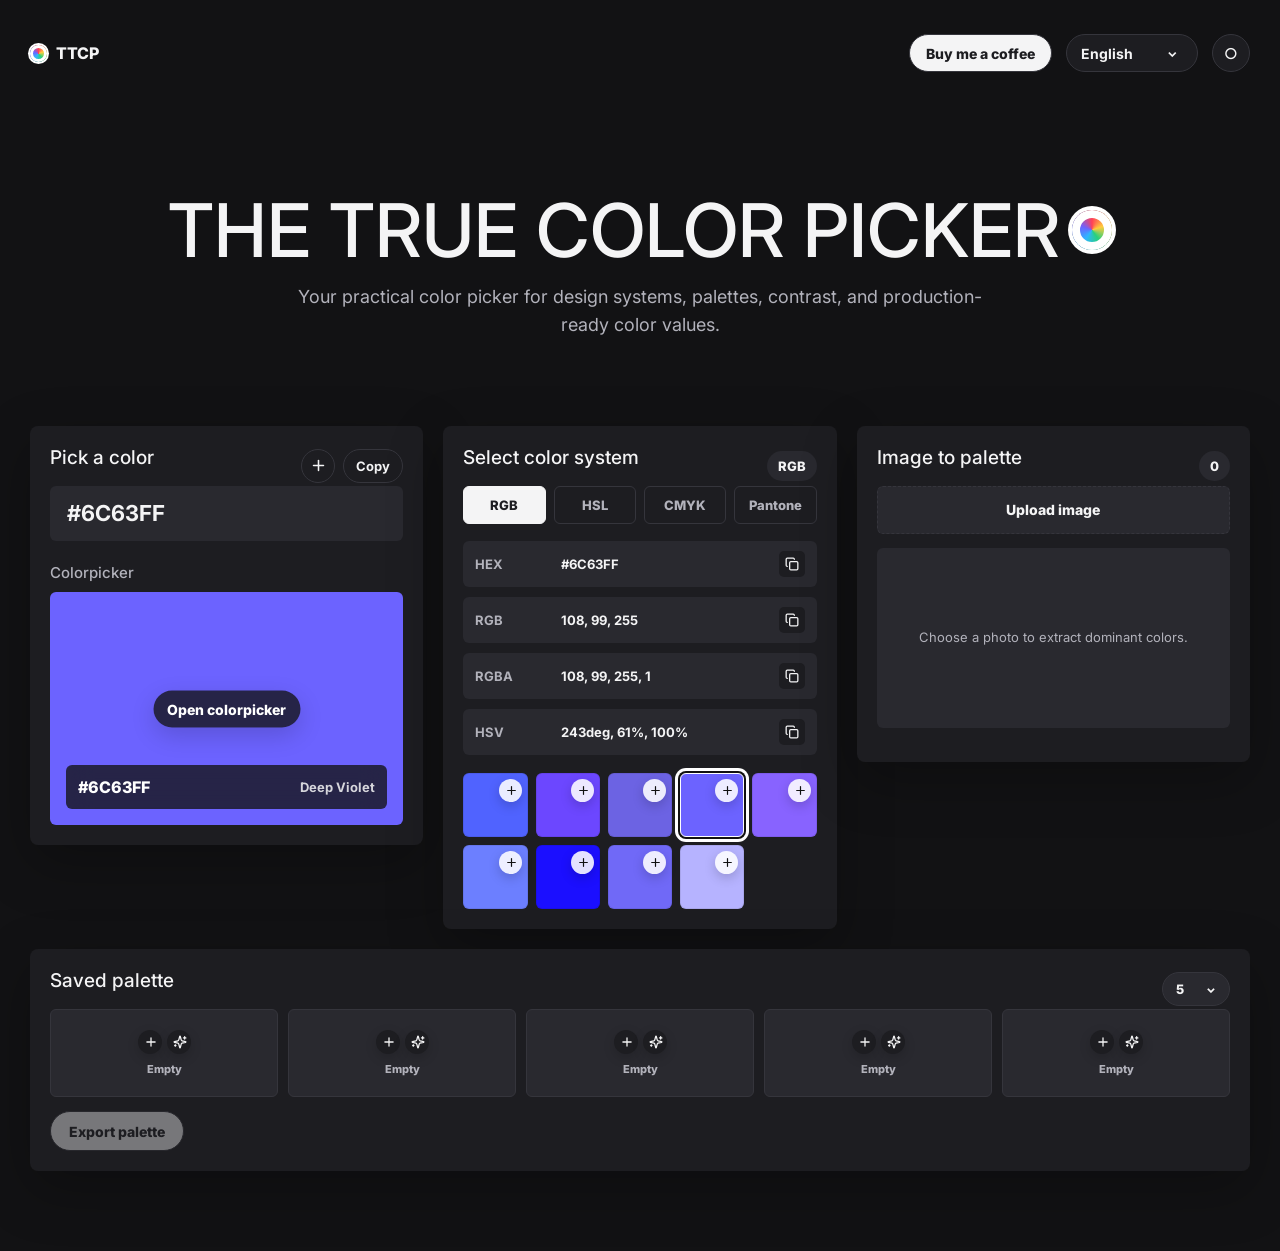
==== commit e5c1531b: "Add palette export preview" ====
--- a/index.html
+++ b/index.html
@@ -123,6 +123,7 @@
             </label>
           </div>
           <div class="palette-slots" id="savedPalette" aria-label="Saved colors"></div>
+          <a class="export-palette-button disabled" id="exportPaletteButton" data-i18n="exportPalette" aria-disabled="true">Export palette</a>
         </article>
       </section>
     </main>
@@ -143,6 +144,19 @@
       </div>
     </div>
 
+    <div class="color-card-overlay" id="palettePreviewOverlay" hidden>
+      <button class="overlay-close" id="closePalettePreview" type="button" aria-label="Close palette preview">
+        <svg viewBox="0 0 24 24" aria-hidden="true"><path d="M18 6 6 18"></path><path d="m6 6 12 12"></path></svg>
+      </button>
+      <div class="palette-preview-shell" role="dialog" aria-modal="true" aria-labelledby="palettePreviewTitle">
+        <div class="palette-preview-panel">
+          <h2 id="palettePreviewTitle" data-i18n="palettePreview">Palette preview</h2>
+          <img id="palettePreviewImage" alt="Saved palette export preview" />
+        </div>
+        <a class="download-card" id="downloadPalettePreview" data-i18n="downloadCard" download="saved-palette.png">Download</a>
+      </div>
+    </div>
+
     <script src="script.js"></script>
   </body>
 </html>
--- a/styles.css
+++ b/styles.css
@@ -803,6 +803,28 @@
   color: var(--ink);
 }
 
+.export-palette-button {
+  display: inline-flex;
+  align-items: center;
+  justify-content: center;
+  min-height: 40px;
+  margin-top: 14px;
+  padding: 0 18px;
+  border: 1px solid var(--line);
+  border-radius: 999px;
+  background: var(--ink);
+  color: var(--panel);
+  font-size: 14px;
+  font-weight: 800;
+  text-decoration: none;
+}
+
+.export-palette-button.disabled {
+  cursor: not-allowed;
+  opacity: 0.42;
+  pointer-events: none;
+}
+
 .color-card-overlay {
   position: fixed;
   inset: 0;
@@ -907,6 +929,41 @@
   font-size: 14px;
   font-weight: 800;
   white-space: nowrap;
+  text-decoration: none;
+  display: inline-flex;
+  align-items: center;
+  justify-content: center;
+}
+
+.palette-preview-shell {
+  display: flex;
+  align-items: center;
+  justify-content: center;
+  gap: 18px;
+  width: min(1080px, 100%);
+}
+
+.palette-preview-panel {
+  display: grid;
+  gap: 14px;
+  width: min(860px, 100%);
+}
+
+.palette-preview-panel h2 {
+  margin: 0;
+  color: #fff;
+  font-size: 18px;
+  font-weight: 800;
+}
+
+.palette-preview-panel img {
+  display: block;
+  width: 100%;
+  max-height: 72vh;
+  object-fit: contain;
+  border-radius: 6px;
+  background: #121214;
+  box-shadow: 0 30px 90px rgba(0, 0, 0, 0.36);
 }
 
 body.dark-theme .swatch.selected {
@@ -1064,6 +1121,10 @@
     flex-direction: column;
   }
 
+  .palette-preview-shell {
+    flex-direction: column;
+  }
+
   .export-card-swatch {
     min-height: 230px;
   }
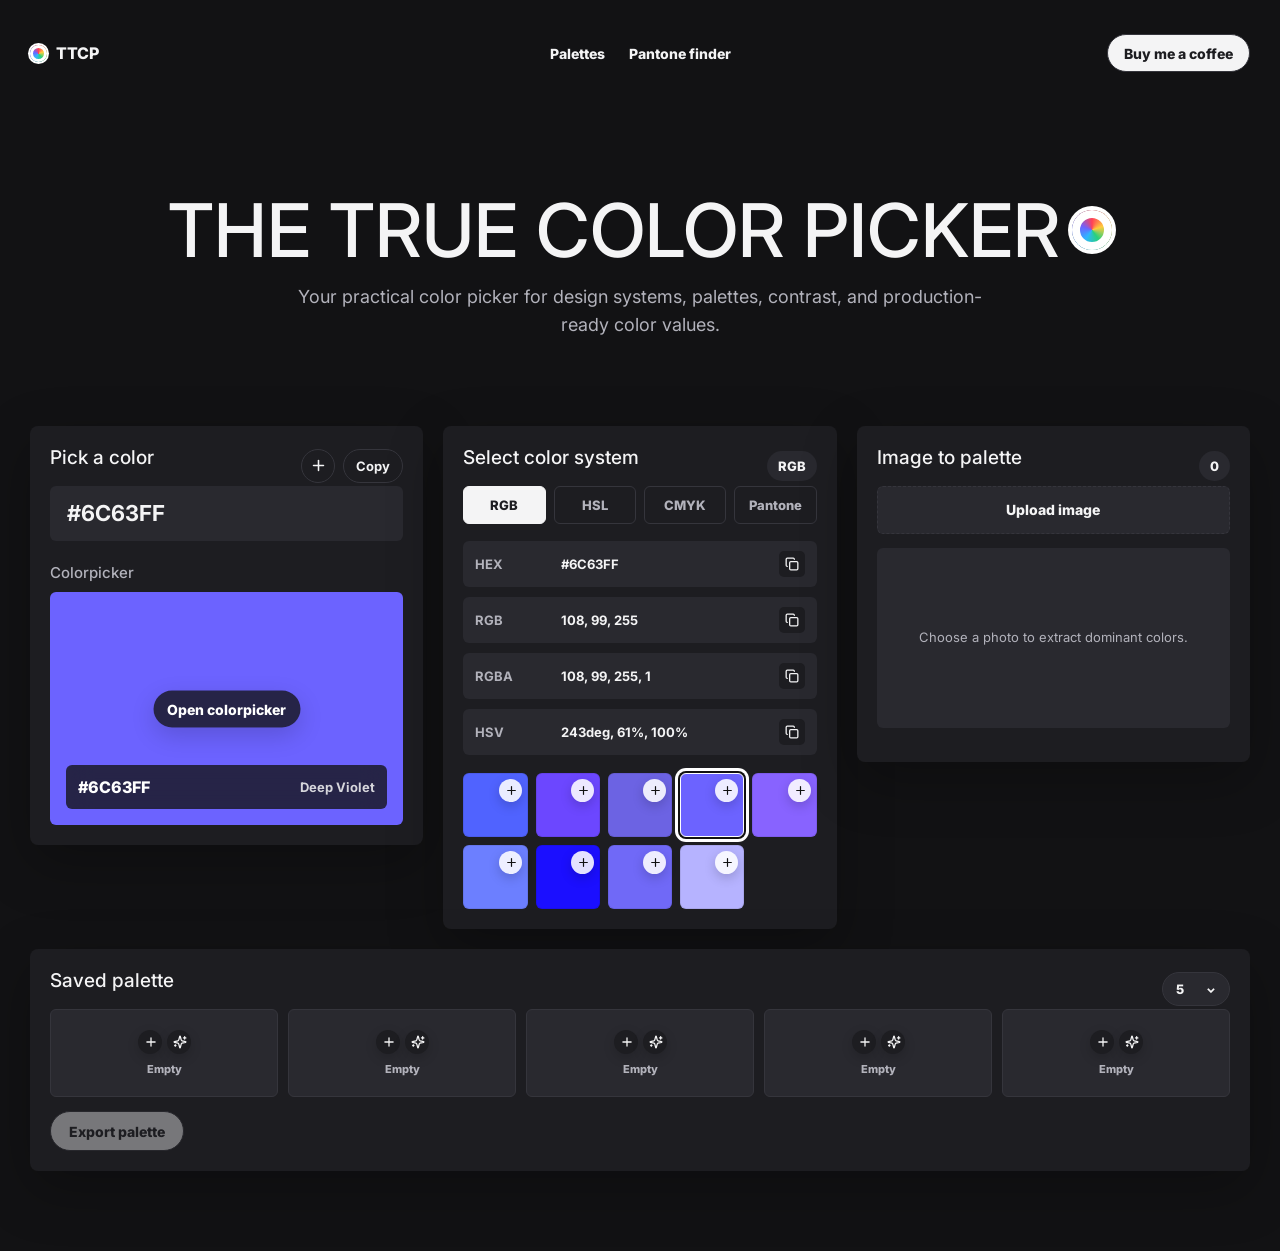
==== commit 3073db76: "Add palette and pantone finder pages" ====
--- a/index.html
+++ b/index.html
@@ -27,20 +27,11 @@
         <span class="brand-dot"></span>
         TTCP
       </a>
-      <nav class="nav-actions">
-        <a class="coffee-button" href="https://buymeacoffee.com/darlan_sz" target="_blank" rel="noopener noreferrer" data-i18n="buyCoffee">Buy me a coffee</a>
-        <label class="language-menu">
-          <span class="sr-only" data-i18n="chooseLanguage">Choose language</span>
-          <select id="languageSelect" aria-label="Choose language">
-            <option value="en">English</option>
-            <option value="pt">Português</option>
-            <option value="es">Español</option>
-          </select>
-        </label>
-        <button class="icon-button" id="themeToggle" type="button" aria-label="Dark theme" title="Dark theme">
-          <span aria-hidden="true">◐</span>
-        </button>
+      <nav class="nav-menu">
+        <a class="nav-link" href="/color-palettes/">Palettes</a>
+        <a class="nav-link" href="/pantone-finder/">Pantone finder</a>
       </nav>
+      <a class="coffee-button" href="https://buymeacoffee.com/darlan_sz" target="_blank" rel="noopener noreferrer" data-i18n="buyCoffee">Buy me a coffee</a>
     </header>
 
     <main>
--- a/styles.css
+++ b/styles.css
@@ -71,16 +71,19 @@
 }
 
 .topbar {
-  display: flex;
-  align-items: center;
-  justify-content: space-between;
+  display: grid;
+  grid-template-columns: 1fr auto 1fr;
+  align-items: center;
+  gap: 20px;
   width: min(1220px, calc(100% - 40px));
   margin: 0 auto;
   padding: 34px 0 18px;
 }
 
 .brand-mini,
-.nav-actions a {
+.nav-actions a,
+.nav-menu a,
+.topbar > .coffee-button {
   color: var(--ink);
   text-decoration: none;
 }
@@ -89,8 +92,13 @@
   display: inline-flex;
   align-items: center;
   gap: 9px;
+  justify-self: start;
   font-weight: 800;
   letter-spacing: 0;
+}
+
+.topbar > .coffee-button {
+  justify-self: end;
 }
 
 .brand-dot {
@@ -109,7 +117,8 @@
   font-weight: 500;
 }
 
-.nav-actions .coffee-button {
+.nav-actions .coffee-button,
+.topbar > .coffee-button {
   display: inline-flex;
   align-items: center;
   justify-content: center;
@@ -123,6 +132,25 @@
   font-weight: 800;
   text-decoration: none;
   white-space: nowrap;
+}
+
+.nav-menu {
+  display: inline-flex;
+  align-items: center;
+  justify-content: center;
+  gap: 24px;
+  justify-self: center;
+}
+
+.nav-actions .nav-link,
+.nav-menu .nav-link {
+  display: inline-flex;
+  align-items: center;
+  min-height: 38px;
+  color: var(--ink);
+  font-size: 14px;
+  font-weight: 800;
+  text-decoration: none;
 }
 
 .language-menu select {
@@ -966,6 +994,309 @@
   box-shadow: 0 30px 90px rgba(0, 0, 0, 0.36);
 }
 
+.palette-search-hero {
+  display: grid;
+  justify-items: center;
+  gap: 28px;
+  width: min(1220px, calc(100% - 40px));
+  margin: 88px auto 34px;
+}
+
+.palette-search-hero h1 {
+  margin: 0;
+  font-size: clamp(42px, 7vw, 84px);
+  line-height: 0.96;
+  font-weight: 500;
+  text-transform: uppercase;
+  text-align: center;
+}
+
+.palette-search-form {
+  width: 100%;
+}
+
+.palette-search-form input {
+  width: 100%;
+  min-height: 68px;
+  padding: 0 24px;
+  border: 1px solid var(--line);
+  border-radius: 999px;
+  background: var(--panel);
+  color: var(--ink);
+  box-shadow: var(--shadow);
+  font-size: clamp(17px, 2vw, 24px);
+  font-weight: 700;
+  outline: none;
+}
+
+.palette-search-form input:focus {
+  border-color: var(--accent);
+  box-shadow: 0 0 0 4px color-mix(in srgb, var(--accent) 20%, transparent), var(--shadow);
+}
+
+.pantone-search-form {
+  display: grid;
+  grid-template-columns: 1fr 78px;
+  gap: 12px;
+}
+
+.pantone-search-form input[type="color"] {
+  width: 78px;
+  min-height: 68px;
+  padding: 8px;
+  border: 1px solid var(--line);
+  border-radius: 999px;
+  background: var(--panel);
+  box-shadow: var(--shadow);
+  cursor: pointer;
+}
+
+.pantone-filter-bar {
+  display: flex;
+  flex-wrap: wrap;
+  justify-content: center;
+  gap: 8px;
+  width: 100%;
+}
+
+.filter-chip {
+  min-height: 36px;
+  padding: 0 14px;
+  border: 1px solid var(--line);
+  border-radius: 999px;
+  background: var(--panel);
+  color: var(--muted);
+  font-size: 13px;
+  font-weight: 800;
+}
+
+.filter-chip.active {
+  border-color: var(--ink);
+  background: var(--ink);
+  color: var(--panel);
+}
+
+.palette-results {
+  display: grid;
+  grid-template-columns: repeat(2, minmax(0, 1fr));
+  gap: 20px;
+  width: min(1220px, calc(100% - 40px));
+  margin: 0 auto 80px;
+}
+
+.keyword-palette-card {
+  display: grid;
+  gap: 16px;
+  padding: 20px;
+  border-radius: var(--radius);
+  background: var(--panel);
+  box-shadow: var(--shadow);
+}
+
+.keyword-palette-heading {
+  display: flex;
+  align-items: center;
+  justify-content: space-between;
+  gap: 14px;
+}
+
+.keyword-palette-heading h2 {
+  margin: 0;
+  font-size: 17px;
+  font-weight: 700;
+}
+
+.keyword-palette-strip {
+  display: grid;
+  grid-template-columns: repeat(5, minmax(0, 1fr));
+  min-height: 138px;
+  overflow: hidden;
+  border-radius: 7px;
+}
+
+.palette-system-tabs {
+  display: grid;
+  grid-template-columns: repeat(4, minmax(0, 1fr));
+  gap: 8px;
+}
+
+.palette-system-tab {
+  min-height: 34px;
+  border: 1px solid var(--line);
+  border-radius: 6px;
+  background: var(--soft);
+  color: var(--muted);
+  font-size: 12px;
+  font-weight: 800;
+}
+
+.palette-system-tab.active {
+  border-color: var(--ink);
+  background: var(--ink);
+  color: var(--panel);
+}
+
+.keyword-color {
+  display: grid;
+  align-content: end;
+  min-width: 0;
+  padding: 12px 10px;
+  border: 0;
+  color: #fff;
+  font-size: 11px;
+  font-weight: 800;
+  text-align: left;
+}
+
+.keyword-color span {
+  overflow-wrap: anywhere;
+}
+
+.keyword-palette-codes {
+  display: flex;
+  flex-wrap: wrap;
+  gap: 8px;
+}
+
+.keyword-palette-codes code {
+  padding: 7px 9px;
+  border-radius: 999px;
+  background: var(--soft);
+  color: var(--muted);
+  font-size: 12px;
+  font-weight: 800;
+}
+
+.pantone-summary,
+.pantone-results {
+  width: min(1220px, calc(100% - 40px));
+  margin-inline: auto;
+}
+
+.pantone-summary {
+  margin-bottom: 20px;
+}
+
+.pantone-summary-card {
+  display: flex;
+  align-items: center;
+  gap: 14px;
+  padding: 16px;
+  border-radius: var(--radius);
+  background: var(--panel);
+  box-shadow: var(--shadow);
+}
+
+.pantone-summary-swatch {
+  width: 58px;
+  height: 58px;
+  flex: 0 0 auto;
+  border-radius: 6px;
+  border: 1px solid rgba(255, 255, 255, 0.12);
+}
+
+.pantone-summary-card strong,
+.pantone-summary-card span {
+  display: block;
+}
+
+.pantone-summary-card span {
+  margin-top: 5px;
+  color: var(--muted);
+  font-size: 13px;
+  font-weight: 700;
+}
+
+.pantone-results {
+  display: grid;
+  grid-template-columns: repeat(3, minmax(0, 1fr));
+  gap: 18px;
+  margin-bottom: 80px;
+}
+
+.pantone-card {
+  overflow: hidden;
+  border-radius: var(--radius);
+  background: var(--panel);
+  box-shadow: var(--shadow);
+}
+
+.pantone-swatch {
+  display: grid;
+  width: 100%;
+  min-height: 168px;
+  align-content: end;
+  gap: 4px;
+  padding: 16px;
+  border: 0;
+  color: #fff;
+  text-align: left;
+}
+
+.pantone-swatch span {
+  font-size: 13px;
+  font-weight: 800;
+}
+
+.pantone-swatch strong {
+  font-size: 22px;
+}
+
+.pantone-card-body {
+  display: grid;
+  gap: 14px;
+  padding: 16px;
+}
+
+.pantone-card-title {
+  display: flex;
+  align-items: center;
+  justify-content: space-between;
+  gap: 10px;
+}
+
+.pantone-card-title h2 {
+  margin: 0;
+  font-size: 15px;
+  font-weight: 800;
+}
+
+.pantone-card-title span {
+  flex: 0 0 auto;
+  padding: 5px 8px;
+  border-radius: 999px;
+  background: var(--soft);
+  color: var(--muted);
+  font-size: 11px;
+  font-weight: 800;
+  text-transform: uppercase;
+}
+
+.pantone-code-grid {
+  display: grid;
+  gap: 8px;
+}
+
+.pantone-code-grid code {
+  padding: 9px 10px;
+  border-radius: 6px;
+  background: var(--soft);
+  color: var(--ink);
+  font-size: 12px;
+  font-weight: 800;
+  overflow-wrap: anywhere;
+}
+
+.pantone-empty {
+  grid-column: 1 / -1;
+  margin: 0;
+  padding: 18px;
+  border-radius: var(--radius);
+  background: var(--panel);
+  color: var(--muted);
+  font-weight: 700;
+}
+
 body.dark-theme .swatch.selected {
   border-color: #fff;
   box-shadow: 0 0 0 2px #111, 0 0 0 5px #fff;
@@ -1066,12 +1397,26 @@
 
 @media (max-width: 720px) {
   .topbar {
+    grid-template-columns: 1fr;
+    justify-items: center;
     width: min(100% - 28px, 1220px);
     padding-top: 22px;
   }
 
+  .brand-mini,
+  .topbar > .coffee-button {
+    justify-self: center;
+  }
+
+  .nav-menu {
+    flex-wrap: wrap;
+    gap: 16px;
+  }
+
   .nav-actions {
-    gap: 14px;
+    gap: 10px;
+    flex-wrap: wrap;
+    justify-content: flex-end;
   }
 
   .hero {
@@ -1125,6 +1470,38 @@
     flex-direction: column;
   }
 
+  .palette-search-hero,
+  .palette-results,
+  .pantone-summary,
+  .pantone-results {
+    width: min(100% - 28px, 1220px);
+  }
+
+  .palette-search-hero {
+    margin-top: 54px;
+  }
+
+  .palette-results {
+    grid-template-columns: 1fr;
+  }
+
+  .pantone-results {
+    grid-template-columns: 1fr;
+  }
+
+  .pantone-search-form {
+    grid-template-columns: 1fr;
+  }
+
+  .pantone-search-form input[type="color"] {
+    width: 100%;
+  }
+
+  .keyword-palette-heading {
+    align-items: flex-start;
+    flex-direction: column;
+  }
+
   .export-card-swatch {
     min-height: 230px;
   }
